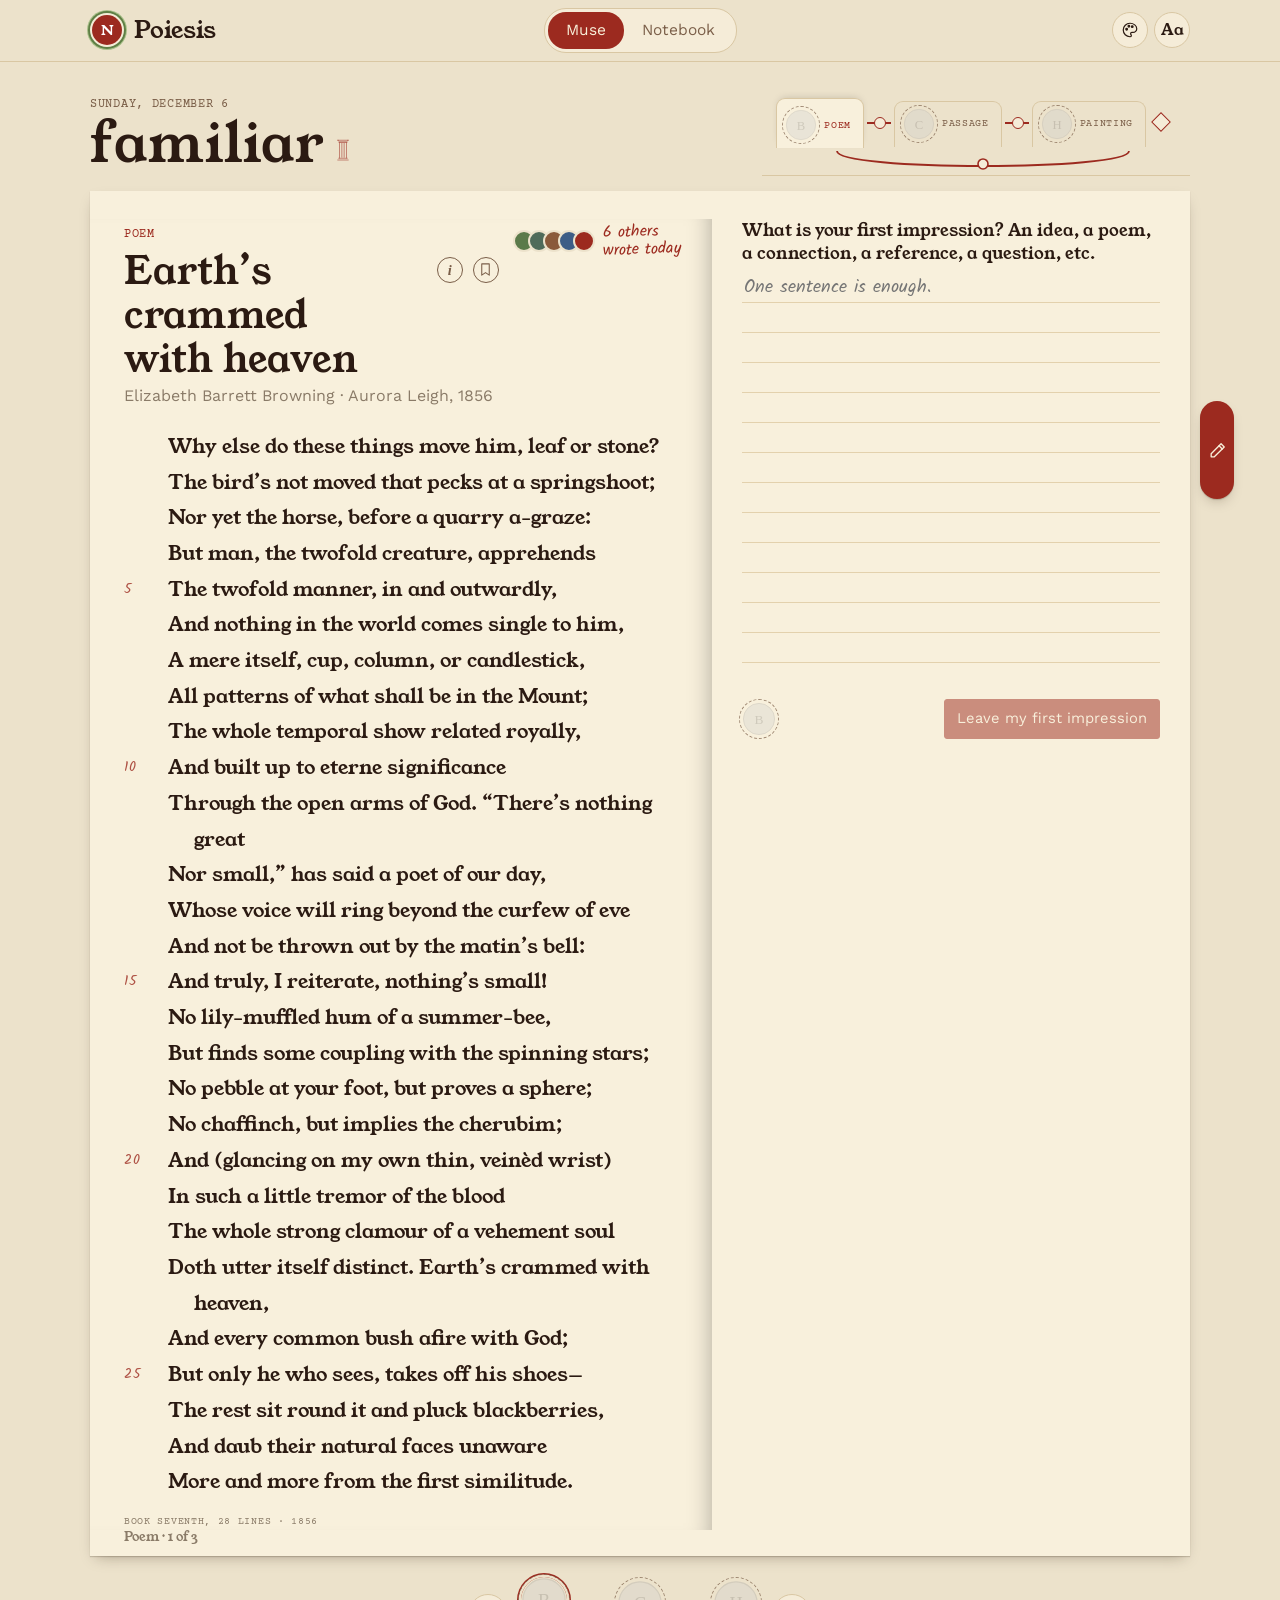
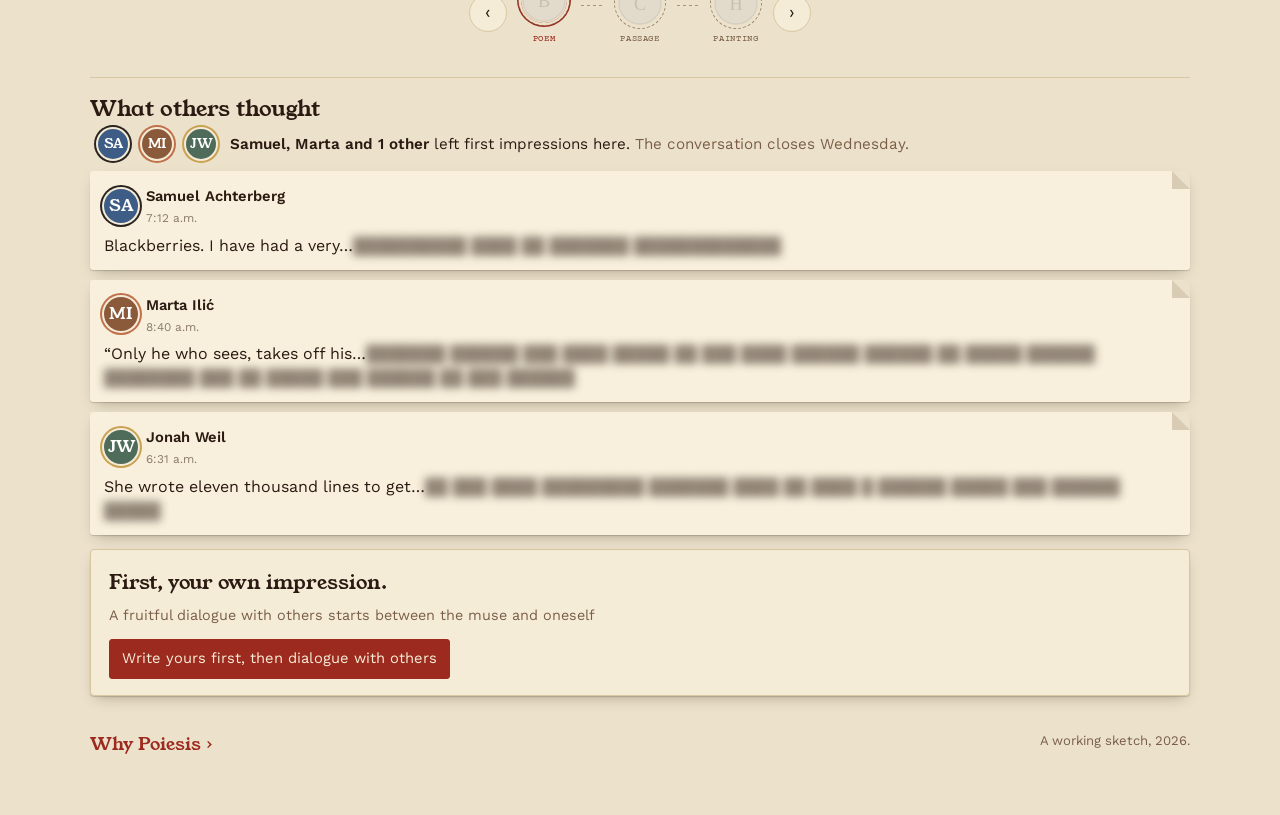
==== index.html @ 32524deb "Round 18: the bare address opens Poiesis, and a feedback page for friends - index.html at the root f" ====
<!doctype html>
<html lang="en"><head><meta charset="utf-8">
<title>Poiesis</title>
<meta name="viewport" content="width=device-width,initial-scale=1">
<meta name="robots" content="noindex">
<!-- The site lives in site/. This page only forwards there, keeping anything
     after the address (?editor, ?user=…), so the bare address opens Poiesis. -->
<script>location.replace("site/" + location.search + location.hash);</script>
<meta http-equiv="refresh" content="0; url=site/">
<style>body{margin:0;background:#e4d9c6;color:#2b231d;font:16px Georgia,serif;display:grid;place-items:center;min-height:100vh}a{color:inherit}</style>
</head><body><p><a href="site/">Open Poiesis ›</a></p></body></html>
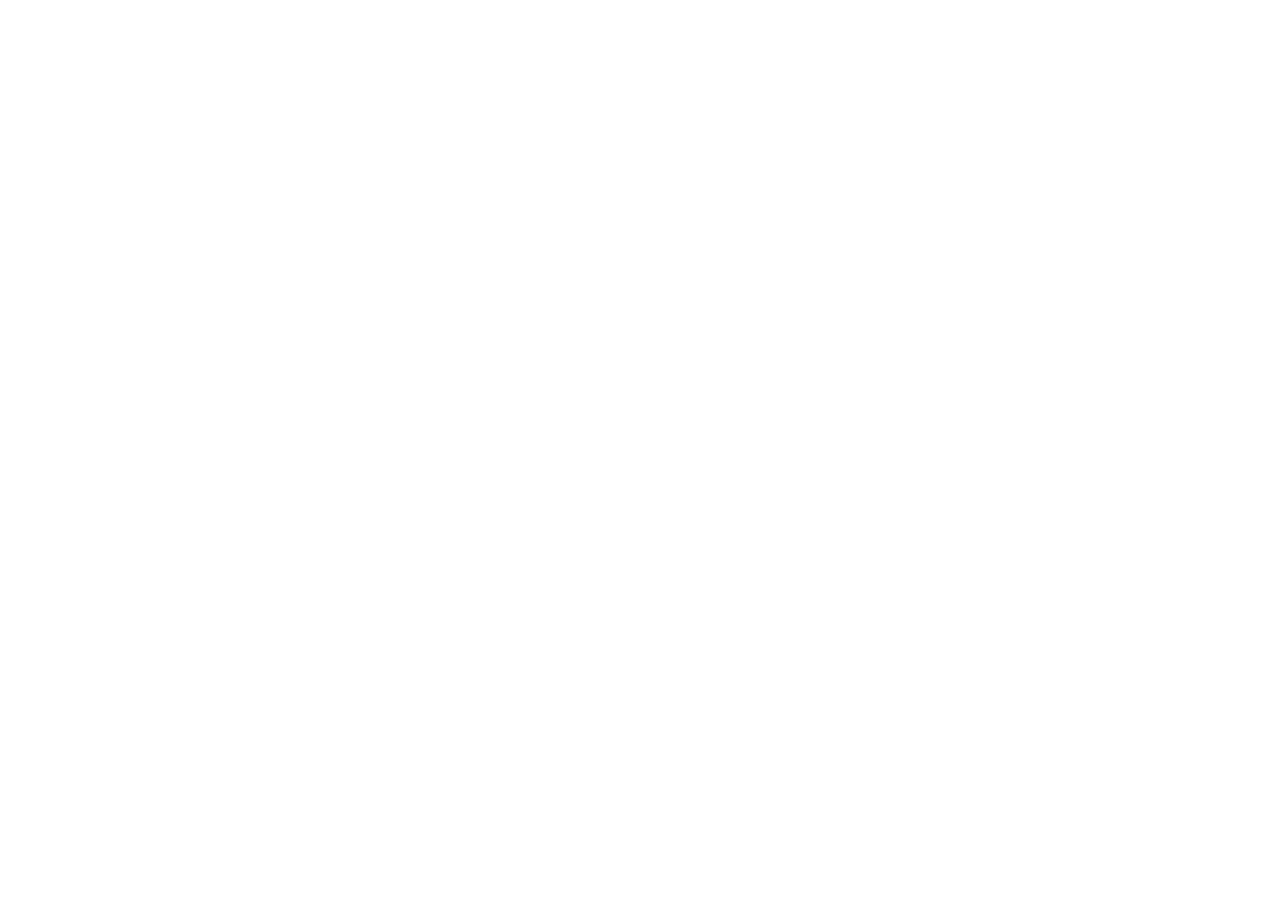
==== commit a931c1d9: "Deploy only site/ to poetdaily.org; the old address forwards there wrangler.jsonc publishes site/ at" ====
--- a/index.html
+++ b/index.html
@@ -3,9 +3,10 @@
 <title>Poiesis</title>
 <meta name="viewport" content="width=device-width,initial-scale=1">
 <meta name="robots" content="noindex">
-<!-- The site lives in site/. This page only forwards there, keeping anything
-     after the address (?editor, ?user=…), so the bare address opens Poiesis. -->
-<script>location.replace("site/" + location.search + location.hash);</script>
-<meta http-equiv="refresh" content="0; url=site/">
+<!-- Poiesis now lives at poetdaily.org (Cloudflare serves site/ there).
+     This page is only reached through the old GitHub Pages address, and
+     forwards to the new one, keeping ?editor, ?user=… and any #. -->
+<script>location.replace("https://poetdaily.org/" + location.search + location.hash);</script>
+<meta http-equiv="refresh" content="0; url=https://poetdaily.org/">
 <style>body{margin:0;background:#e4d9c6;color:#2b231d;font:16px Georgia,serif;display:grid;place-items:center;min-height:100vh}a{color:inherit}</style>
-</head><body><p><a href="site/">Open Poiesis ›</a></p></body></html>
+</head><body><p><a href="https://poetdaily.org/">Poiesis has moved to poetdaily.org ›</a></p></body></html>
